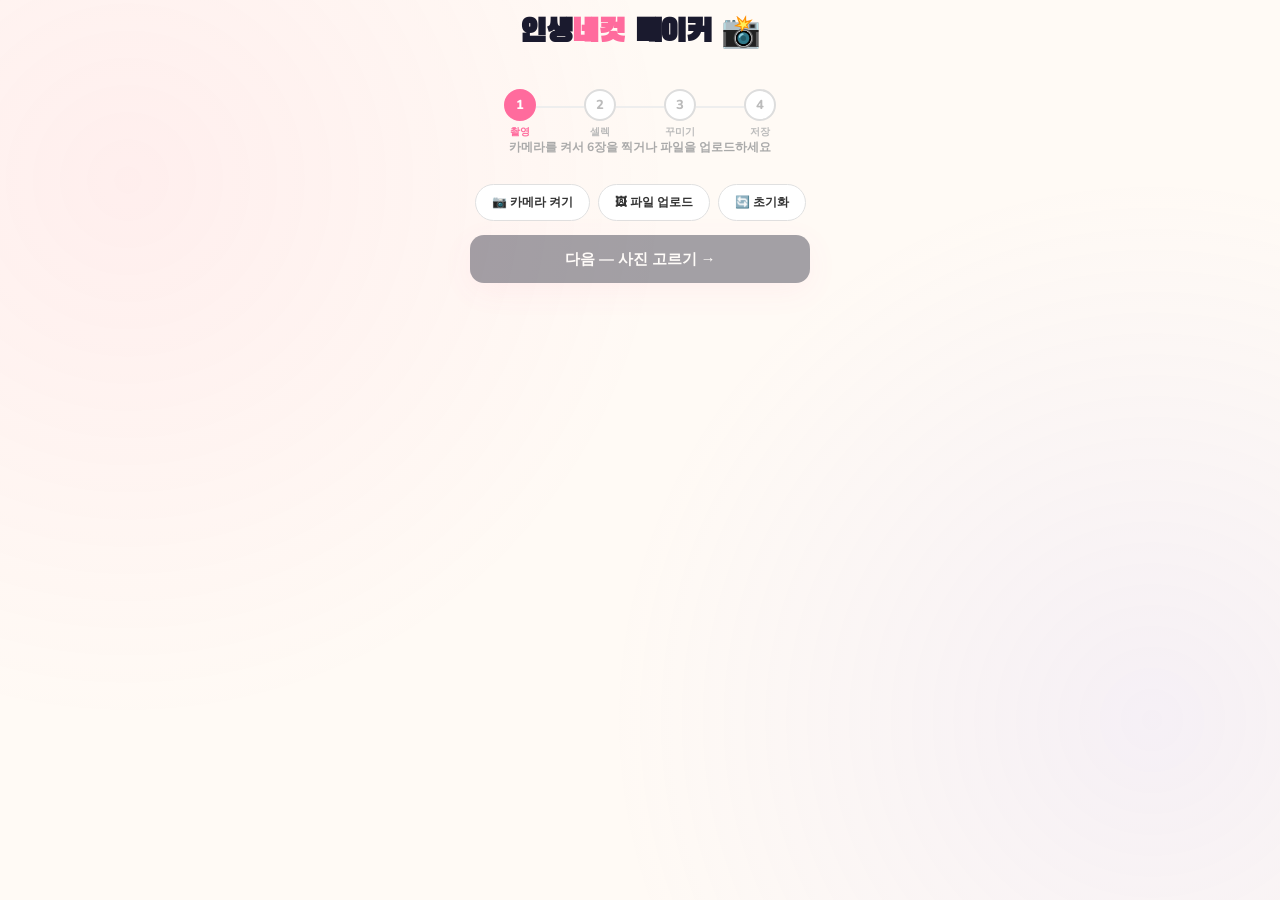
==== life4cuts_v4.html @ 4af6c6ea "first commit" ====
<!DOCTYPE html>
<html lang="ko" encording = "UTF-8">
<head>
<meta charset="UTF-8">
<meta name="viewport" content="width=device-width, initial-scale=1.0">
<title>인생네컷 메이커</title>
<link href="https://fonts.googleapis.com/css2?family=Nunito:wght@400;700;800;900&family=Black+Han+Sans&display=swap" rel="stylesheet">
<script src="https://cdnjs.cloudflare.com/ajax/libs/qrcodejs/1.0.0/qrcode.min.js"></script>
<link rel="stylesheet" href="main_css.css">
<script src="life4.js"></script>
</head>
<body>
<div class="flash-overlay" id="flash"></div>

<header>
  <h1>인생<span>네컷</span> 메이커 📸</h1>
</header>

<!-- Step Indicator -->
<div class="step-bar" id="stepBar">
  <div class="step-item active" id="si1">
    <div class="step-circle">1</div>
    <div class="step-label">촬영</div>
  </div>
  <div class="step-line" id="sl1"></div>
  <div class="step-item" id="si2">
    <div class="step-circle">2</div>
    <div class="step-label">셀렉</div>
  </div>
  <div class="step-line" id="sl2"></div>
  <div class="step-item" id="si3">
    <div class="step-circle">3</div>
    <div class="step-label">꾸미기</div>
  </div>
  <div class="step-line" id="sl3"></div>
  <div class="step-item" id="si4">
    <div class="step-circle">4</div>
    <div class="step-label">저장</div>
  </div>
</div>

<!-- ══ PAGE 1: SHOOT ══ -->
<div class="page active" id="page1">
  <div class="shoot-wrap">
    <p class="hint-text" id="shootHint">카메라를 켜서 6장을 찍거나 파일을 업로드하세요</p>

    <div class="progress-shots" id="progressDots"></div>

    <div class="cam-area" id="camArea">
      <video id="camVideo" autoplay playsinline muted></video>
      <div class="countdown-overlay" id="countdown"></div>
      <div class="shot-label" id="shotLabel"></div>
    </div>

    <div class="cam-controls">
      <button class="cam-btn" id="startCamBtn">📷 카메라 켜기</button>
      <button class="cam-btn shoot hidden" id="shootBtn">● 6장 연속 촬영</button>
      <button class="cam-btn hidden" id="stopCamBtn">✕ 끄기</button>
      <button class="cam-btn" id="uploadBtn">🖼 파일 업로드</button>
      <button class="cam-btn" id="resetBtn">🔄 초기화</button>
    </div>

    <button class="next-btn" id="toSelectBtn">다음 — 사진 고르기 →</button>
  </div>
</div>

<!-- ══ PAGE 2: SELECT ══ -->
<div class="page" id="page2">
  <div class="select-wrap">
    <p class="select-info">찍은 6장 중 <span>4장</span>을 순서대로 선택하세요</p>
    <div class="select-grid" id="selectGrid"></div>
    <button class="next-btn" id="toDecorBtn">다음 — 꾸미기 →</button>
  </div>
</div>

<!-- ══ PAGE 3: DECORATE ══ -->
<div class="page" id="page3">
  <div class="decor-wrap">
    <div class="sidebar">
      <div class="panel">
        <h3>프레임</h3>
        <div class="frame-list">
          <button class="frame-btn active" data-frame="classic">🎞 클래식</button>
          <button class="frame-btn" data-frame="minimal">⬜ 미니멀</button>
          <button class="frame-btn" data-frame="film">📷 필름</button>
          <button class="frame-btn" data-frame="polaroid">🖼 폴라로이드</button>
          <button class="frame-btn" data-frame="scrap">✂️ 스크랩북</button>
        </div>
      </div>
      <div class="panel">
        <h3>프레임 배경 이미지</h3>
        <button class="add-text-btn" id="bgImgBtn" style="margin-bottom:6px;">🖼 이미지 업로드</button>
        <button class="add-text-btn" id="bgImgClearBtn">✕ 이미지 제거</button>
        <input type="file" id="bgImgInput" accept="image/*" style="display:none;">
      </div>
      <div class="panel">
        <h3>배경색</h3>
        <div class="color-row">
          <div class="color-dot active" data-color="#ffffff" style="background:#fff;border-color:#ddd;"></div>
          <div class="color-dot" data-color="#fef3c7" style="background:#fef3c7;"></div>
          <div class="color-dot" data-color="#dbeafe" style="background:#dbeafe;"></div>
          <div class="color-dot" data-color="#fce7f3" style="background:#fce7f3;"></div>
          <div class="color-dot" data-color="#d1fae5" style="background:#d1fae5;"></div>
          <div class="color-dot" data-color="#1e293b" style="background:#1e293b;"></div>
        </div>
      </div>
      <div class="panel">
        <h3>스티커</h3>
        <div class="sticker-row">
          <span class="sticker-btn" data-sticker="⭐">⭐</span>
          <span class="sticker-btn" data-sticker="💫">💫</span>
          <span class="sticker-btn" data-sticker="🌸">🌸</span>
          <span class="sticker-btn" data-sticker="🎀">🎀</span>
          <span class="sticker-btn" data-sticker="🌙">🌙</span>
          <span class="sticker-btn" data-sticker="✨">✨</span>
          <span class="sticker-btn" data-sticker="🍀">🍀</span>
          <span class="sticker-btn" data-sticker="💛">💛</span>
          <span class="sticker-btn" data-sticker="🦋">🦋</span>
          <span class="sticker-btn" data-sticker="🌈">🌈</span>
        </div>
      </div>
      <div class="panel text-input-wrap">
        <h3>문구</h3>
        <input type="text" id="textInput" placeholder="문구 입력...">
        <button class="add-text-btn" id="addTextBtn">+ 추가</button>
      </div>
    </div>
    <div class="decor-right">
      <canvas id="mainCanvas" width="300" height="680"></canvas>
      <button class="to-save-btn" id="toSaveBtn">다음 — 저장하기 →</button>
    </div>
  </div>
</div>

<!-- ══ PAGE 4: SAVE ══ -->
<div class="page" id="page4">
  <div class="save-wrap">
    <div class="save-title">완성! 🎉 나만의 <span>네컷</span></div>
    <img class="save-preview" id="savePreview" src="" alt="완성된 네컷">
    <button class="dl-btn" id="dlBtn">⬇ 이미지 저장하기</button>

    <!-- QR CODE SECTION -->
    <div class="qr-section">
      <div class="qr-title">📲 QR 코드로 다운받기</div>
      <div class="qr-desc">스마트폰으로 QR을 스캔하면 바로 저장돼요!</div>
      <div class="qr-box" id="qrBox">
        <div class="qr-loading" id="qrLoading">생성 중...</div>
        <canvas id="qrCanvas" style="display:none;"></canvas>
      </div>
      <div class="qr-share-row">
        <button class="qr-share-btn" id="qrDlBtn">🖼 QR 저장</button>
        <button class="qr-share-btn" id="copyLinkBtn">🔗 링크 복사</button>
      </div>
    </div>

    <button class="restart-btn" id="restartBtn">🔄 처음부터 다시</button>
  </div>
</div>

<input type="file" id="fileInput" accept="image/*" style="display:none;">
</body>
</html>
---- main_css.css ----
:root {
    --pink: #ff6b9d;
    --pink-light: #ffd6e8;
    --navy: #1a1a2e;
    --cream: #fffaf5;
    --yellow: #ffd93d;
    --purple: #a29bfe;
    --shadow: 0 8px 32px rgba(255,107,157,0.18);
}
  * { box-sizing: border-box; margin: 0; padding: 0; }
body {
    font-family: 'Nunito', sans-serif;
    background: var(--cream);
    min-height: 100vh;
    overflow-x: hidden;
}
body::before {
    content: '';
    position: fixed; top: 0; left: 0; width: 100%; height: 100%;
    background:
    radial-gradient(circle at 10% 20%, rgba(255,107,157,0.08) 0%, transparent 40%),
    radial-gradient(circle at 90% 80%, rgba(162,155,254,0.10) 0%, transparent 40%);
    pointer-events: none; z-index: 0;
}

  /* ── STEP INDICATOR ── */
.step-bar {
    display: flex; justify-content: center; align-items: center;
    gap: 0; padding: 20px 16px 0;
    position: relative; z-index: 1;
}
.step-item {
    display: flex; flex-direction: column; align-items: center; gap: 4px;
    position: relative;
}
.step-circle {
    width: 32px; height: 32px; border-radius: 50%;
    border: 2px solid #ddd; background: #fff;
    display: flex; align-items: center; justify-content: center;
    font-size: 13px; font-weight: 800; color: #bbb;
    transition: all .3s;
}
.step-item.active .step-circle { border-color: var(--pink); background: var(--pink); color: #fff; }
.step-item.done .step-circle { border-color: var(--pink); background: var(--pink-light); color: var(--pink); }
.step-label { font-size: 10px; font-weight: 700; color: #bbb; white-space: nowrap; }
.step-item.active .step-label { color: var(--pink); }
.step-item.done .step-label { color: var(--pink); }
.step-line {
    width: 48px; height: 2px; background: #eee; margin-bottom: 14px;
    transition: background .3s;
}
.step-line.done { background: var(--pink-light); }

header {
    text-align: center;
    padding: 12px 0 16px;
    position: relative; z-index: 1;
}
header h1 {
    font-family: 'Black Han Sans', sans-serif;
    font-size: 2rem; color: var(--navy); letter-spacing: -0.5px;
}
header h1 span { color: var(--pink); }
header p { font-size: 13px; color: #888; margin-top: 4px; }

  /* ── PAGES ── */
.page { display: none; position: relative; z-index: 1; }
.page.active { display: block; }

  /* ── PAGE 1: SHOOT ── */
.shoot-wrap {
    max-width: 480px; margin: 0 auto; padding: 0 16px 40px;
    display: flex; flex-direction: column; align-items: center; gap: 14px;
}
.cam-area {
    width: 100%; border-radius: 16px; overflow: hidden;
    background: #111; position: relative; display: none;
    box-shadow: 0 4px 24px rgba(0,0,0,0.2);
}
#camVideo { width: 100%; display: block; }
.countdown-overlay {
    position: absolute; top: 50%; left: 50%;
    transform: translate(-50%,-50%);
    font-size: 90px; font-weight: 900; color: #fff;
    text-shadow: 0 4px 24px rgba(0,0,0,0.5);
    pointer-events: none; display: none;
    font-family: 'Black Han Sans', sans-serif;
}
.shot-label {
    position: absolute; top: 12px; left: 12px;
    background: var(--pink); color: #fff;
    font-size: 12px; font-weight: 800;
    padding: 4px 10px; border-radius: 20px;
    display: none;
}
.cam-controls {
    display: flex; gap: 8px; flex-wrap: wrap; justify-content: center; width: 100%;
}
.cam-btn {
    padding: 9px 16px; border-radius: 20px;
    border: 1.5px solid #e0e0e0; font-size: 12px; font-weight: 700;
    cursor: pointer; background: #fff; color: #333;
    font-family: 'Nunito', sans-serif; transition: all .15s;
}
.cam-btn:hover { background: #f5f5f5; border-color: #ccc; }
.cam-btn.shoot {
    background: var(--pink); color: #fff; border-color: var(--pink);
    font-size: 13px; padding: 10px 24px;
}
.cam-btn.shoot:hover { background: #e0538a; }
.cam-btn.shoot:disabled { opacity: .5; cursor: not-allowed; }

.progress-shots {
    display: flex; gap: 8px;
}
.prog-dot {
    width: 36px; height: 36px; border-radius: 50%;
    border: 2px solid #eee; background: #f5f5f5;
    display: flex; align-items: center; justify-content: center;
    font-size: 11px; font-weight: 800; color: #bbb;
    overflow: hidden; transition: all .2s;
}
.prog-dot.filled { border-color: var(--pink); }
.prog-dot img { width: 100%; height: 100%; object-fit: cover; border-radius: 50%; }
.prog-dot.current { border-color: var(--pink); background: var(--pink-light); color: var(--pink); animation: pulse 1s infinite; }
@keyframes pulse { 0%,100%{transform:scale(1)} 50%{transform:scale(1.12)} }

.hint-text { font-size: 12px; color: #aaa; font-weight: 700; text-align: center; }
.next-btn {
    width: 100%; max-width: 340px;
    padding: 14px; border-radius: 14px;
    background: var(--navy); color: #fff;
    border: none; font-size: 15px; font-weight: 800;
    cursor: pointer; font-family: 'Nunito', sans-serif;
    transition: background .15s; box-shadow: var(--shadow);
    opacity: .4; pointer-events: none;
}
.next-btn.ready { opacity: 1; pointer-events: auto; }
.next-btn.ready:hover { background: var(--pink); }

  /* ── PAGE 2: SELECT ── */
.select-wrap {
    max-width: 600px; margin: 0 auto; padding: 0 16px 40px;
    display: flex; flex-direction: column; align-items: center; gap: 20px;
}
.select-grid {
    display: grid; grid-template-columns: repeat(3, 1fr); gap: 10px; width: 100%;
}
.select-card {
    position: relative; border-radius: 12px; overflow: hidden;
    border: 3px solid transparent; cursor: pointer;
    transition: all .2s; aspect-ratio: 3/4;
    background: #eee;
}
.select-card img { width: 100%; height: 100%; object-fit: cover; display: block; }
.select-card.chosen { border-color: var(--pink); }
.select-card .check {
    position: absolute; top: 6px; right: 6px;
    width: 24px; height: 24px; border-radius: 50%;
    background: var(--pink); color: #fff;
    display: none; align-items: center; justify-content: center;
    font-size: 13px; font-weight: 900;
}
.select-card.chosen .check { display: flex; }
.select-card .order-badge {
    position: absolute; bottom: 6px; left: 6px;
    background: var(--pink); color: #fff;
    font-size: 11px; font-weight: 800;
    padding: 2px 7px; border-radius: 10px;
    display: none;
}
.select-card.chosen .order-badge { display: block; }
.select-info { font-size: 13px; color: #888; font-weight: 700; }
.select-info span { color: var(--pink); }

  /* ── PAGE 3: DECORATE ── */
.decor-wrap {
    max-width: 820px; margin: 0 auto; padding: 0 16px 40px;
    display: flex; gap: 20px; flex-wrap: wrap; justify-content: center;
}
.sidebar {
    width: 200px; flex-shrink: 0;
    display: flex; flex-direction: column; gap: 14px;
}
.panel {
    background: #fff; border-radius: 16px;
    padding: 14px 14px 12px;
    box-shadow: 0 2px 12px rgba(0,0,0,0.06);
}
.panel h3 {
    font-size: 11px; font-weight: 800; letter-spacing: .08em;
    color: #bbb; text-transform: uppercase; margin-bottom: 10px;
}
.frame-list { display: flex; flex-direction: column; gap: 5px; }
.frame-btn {
    border: 1.5px solid #eee; border-radius: 10px;
    padding: 8px 10px; font-size: 12px; font-weight: 700;
    cursor: pointer; background: #fff; color: #333; text-align: left;
    transition: all .15s; font-family: 'Nunito', sans-serif;
}
.frame-btn:hover { border-color: var(--pink); background: var(--pink-light); color: #c0396e; }
.frame-btn.active { border-color: var(--pink); background: var(--pink-light); color: #c0396e; }
.color-row { display: flex; gap: 7px; flex-wrap: wrap; }
.color-dot {
    width: 24px; height: 24px; border-radius: 50%; cursor: pointer;
    border: 2.5px solid transparent; transition: all .15s;
}
.color-dot:hover, .color-dot.active { border-color: var(--navy); transform: scale(1.18); }
.sticker-row { display: flex; gap: 5px; flex-wrap: wrap; }
.sticker-btn {
    font-size: 20px; cursor: pointer; padding: 4px;
    border-radius: 8px; border: 1.5px solid transparent; transition: all .15s;
}
.sticker-btn:hover { background: #f5f5f5; }
.text-input-wrap input {
    width: 100%; padding: 8px 10px; font-size: 12px;
    border-radius: 10px; border: 1.5px solid #eee;
    font-family: 'Nunito', sans-serif; outline: none; transition: border .15s;
}
.text-input-wrap input:focus { border-color: var(--pink); }
.add-text-btn {
    margin-top: 6px; width: 100%; padding: 8px;
    border-radius: 10px; background: #f5f5f5; border: 1.5px solid #eee;
    font-size: 12px; font-weight: 700; cursor: pointer;
    font-family: 'Nunito', sans-serif; transition: all .15s;
}
.add-text-btn:hover { background: var(--pink-light); border-color: var(--pink); color: #c0396e; }

.decor-right {
    flex: 1; min-width: 280px;
    display: flex; flex-direction: column; align-items: center; gap: 10px;
}
#mainCanvas {
    border-radius: 14px;
    box-shadow: 0 8px 40px rgba(0,0,0,0.14);
    max-width: 300px; width: 100%; cursor: crosshair;
}
.to-save-btn {
    width: 100%; max-width: 300px;
    padding: 13px; border-radius: 14px;
    background: var(--navy); color: #fff;
    border: none; font-size: 14px; font-weight: 800;
    cursor: pointer; font-family: 'Nunito', sans-serif;
    transition: background .15s; box-shadow: var(--shadow);
}
.to-save-btn:hover { background: var(--pink); }

  /* ── PAGE 4: SAVE ── */
.save-wrap {
    max-width: 480px; margin: 0 auto; padding: 0 16px 60px;
    display: flex; flex-direction: column; align-items: center; gap: 20px;
}
.save-preview {
    border-radius: 14px;
    box-shadow: 0 8px 40px rgba(0,0,0,0.16);
    max-width: 260px; width: 100%;
}
.save-title {
    font-family: 'Black Han Sans', sans-serif;
    font-size: 1.5rem; color: var(--navy); text-align: center;
}
.save-title span { color: var(--pink); }
.save-desc { font-size: 13px; color: #888; text-align: center; }
.dl-btn {
    width: 100%; max-width: 340px;
    padding: 15px; border-radius: 14px;
    background: var(--pink); color: #fff;
    border: none; font-size: 16px; font-weight: 800;
    cursor: pointer; font-family: 'Nunito', sans-serif;
    transition: background .15s; box-shadow: var(--shadow);
    letter-spacing: .02em;
}
.dl-btn:hover { background: #e0538a; }
.restart-btn {
    width: 100%; max-width: 340px;
    padding: 13px; border-radius: 14px;
    background: #f5f5f5; color: #555;
    border: 1.5px solid #eee; font-size: 14px; font-weight: 800;
    cursor: pointer; font-family: 'Nunito', sans-serif;
    transition: all .15s;
}
.restart-btn:hover { background: #eee; }

  /* ── QR CODE SECTION ── */
.qr-section {
    width: 100%; max-width: 340px;
    background: #fff; border-radius: 20px;
    padding: 20px; text-align: center;
    box-shadow: 0 4px 20px rgba(0,0,0,0.08);
    border: 2px dashed var(--pink-light);
}
.qr-title {
    font-size: 13px; font-weight: 800; color: var(--navy);
    margin-bottom: 4px;
}
.qr-desc {
    font-size: 11px; color: #aaa; margin-bottom: 14px;
}
.qr-box {
    width: 160px; height: 160px; margin: 0 auto;
    background: #f9f9f9; border-radius: 12px;
    display: flex; align-items: center; justify-content: center;
    border: 1.5px solid #eee; overflow: hidden;
}
#qrCanvas { border-radius: 8px; }
.qr-loading {
    font-size: 11px; color: #bbb; font-weight: 700;
}
.qr-dl-btn {
    margin-top: 12px; width: 100%;
    padding: 10px; border-radius: 12px;
    background: var(--purple); color: #fff;
    border: none; font-size: 13px; font-weight: 800;
    cursor: pointer; font-family: 'Nunito', sans-serif;
    transition: all .15s;
}
.qr-dl-btn:hover { background: #7c72f0; }
.qr-share-row {
    display: flex; gap: 8px; margin-top: 8px;
}
.qr-share-btn {
    flex: 1; padding: 9px;
    border-radius: 12px; border: 1.5px solid #eee;
    background: #f5f5f5; font-size: 12px; font-weight: 700;
    cursor: pointer; font-family: 'Nunito', sans-serif;
    transition: all .15s; color: #444;
}
.qr-share-btn:hover { background: var(--pink-light); border-color: var(--pink); color: var(--pink); }

.flash-overlay {
    position: fixed; top: 0; left: 0; width: 100vw; height: 100vh;
    background: #fff; opacity: 0; pointer-events: none;
    z-index: 9999; transition: opacity .05s;
}
.hidden { display: none !important; }

@media (max-width: 560px) {
    .decor-wrap { flex-direction: column; align-items: center; padding: 0 10px 40px; }
    .sidebar { width: 100%; max-width: 340px; flex-direction: row; flex-wrap: wrap; gap: 10px; }
    .panel { flex: 1; min-width: 140px; }
    .step-line { width: 28px; }
}
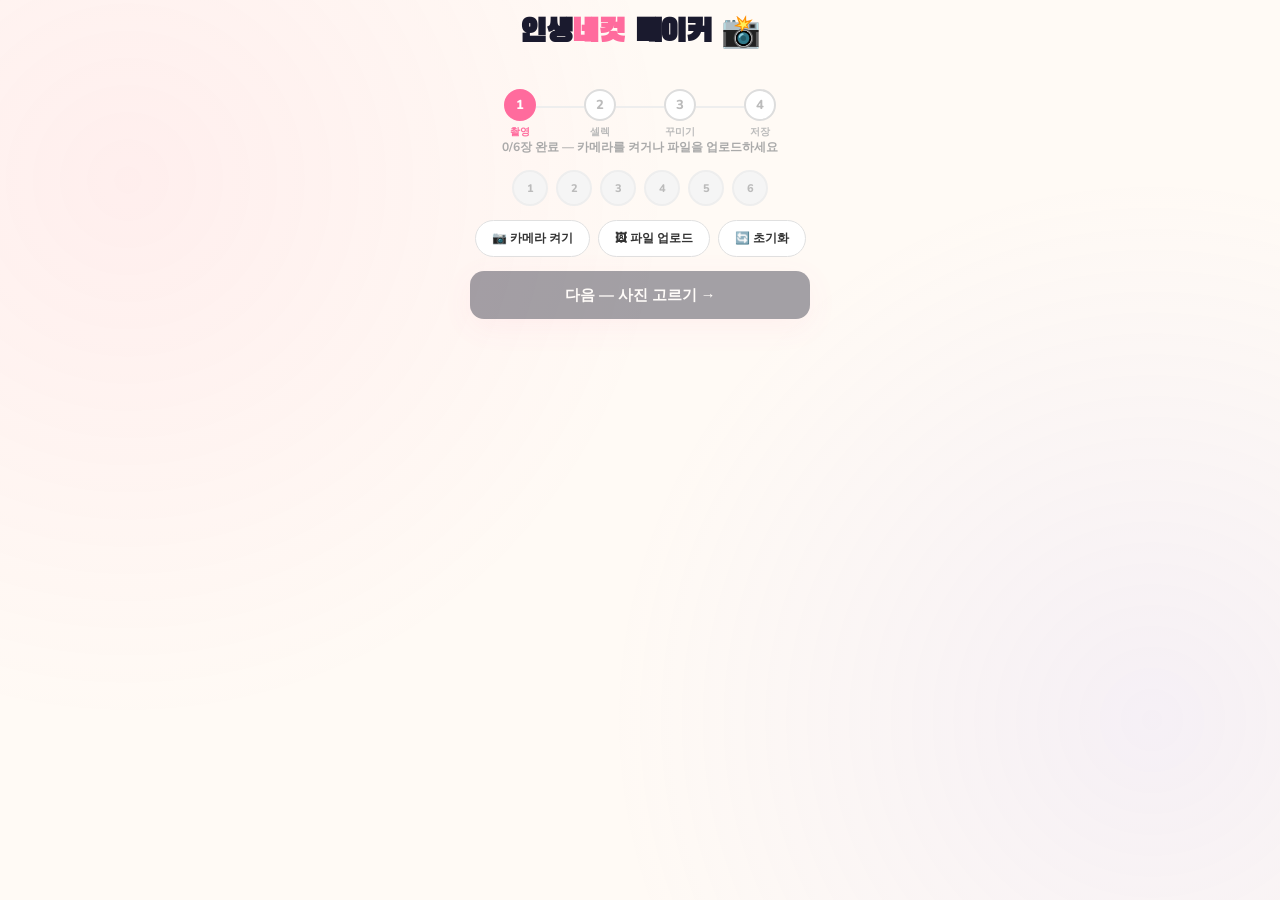
==== commit b132f4cc: "일단 디버깅중" ====
--- a/life4cuts_v4.html
+++ b/life4cuts_v4.html
@@ -1,5 +1,5 @@
 <!DOCTYPE html>
-<html lang="ko" encording = "UTF-8">
+<html lang="ko">
 <head>
 <meta charset="UTF-8">
 <meta name="viewport" content="width=device-width, initial-scale=1.0">
@@ -7,9 +7,10 @@
 <link href="https://fonts.googleapis.com/css2?family=Nunito:wght@400;700;800;900&family=Black+Han+Sans&display=swap" rel="stylesheet">
 <script src="https://cdnjs.cloudflare.com/ajax/libs/qrcodejs/1.0.0/qrcode.min.js"></script>
 <link rel="stylesheet" href="main_css.css">
-<script src="life4.js"></script>
+<link rel="icon" href="data:,">
 </head>
 <body>
+  
 <div class="flash-overlay" id="flash"></div>
 
 <header>
@@ -158,5 +159,6 @@
 </div>
 
 <input type="file" id="fileInput" accept="image/*" style="display:none;">
+<script src="life4.js" defer></script>
 </body>
 </html>
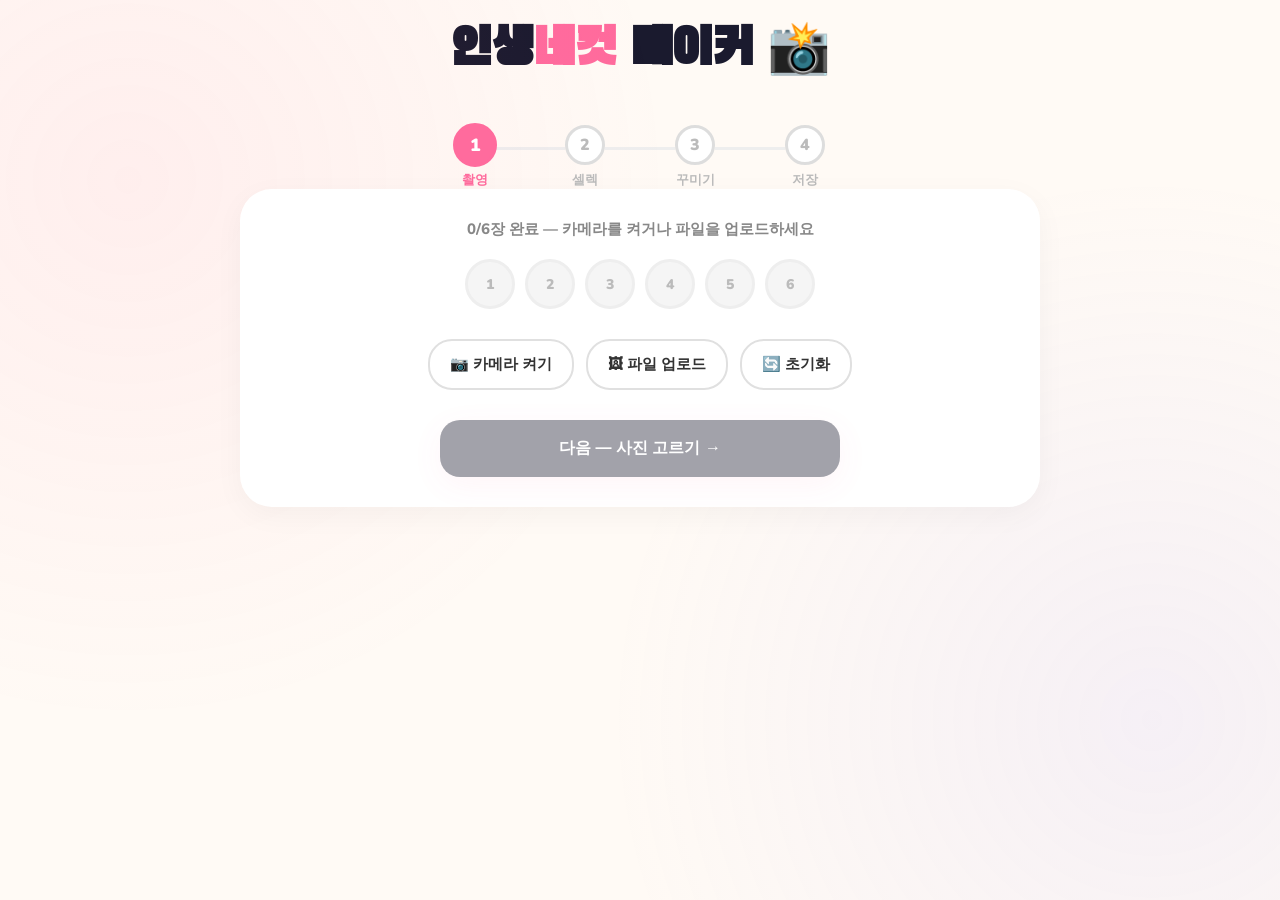
==== commit bb7c43a6: "프레임에 맞춤 사진 출력" ====
--- a/life4cuts_v4.html
+++ b/life4cuts_v4.html
@@ -5,7 +5,7 @@
 <meta name="viewport" content="width=device-width, initial-scale=1.0">
 <title>인생네컷 메이커</title>
 <link href="https://fonts.googleapis.com/css2?family=Nunito:wght@400;700;800;900&family=Black+Han+Sans&display=swap" rel="stylesheet">
-<script src="https://cdnjs.cloudflare.com/ajax/libs/qrcodejs/1.0.0/qrcode.min.js"></script>
+<script src="https://cdnjs.cloudflare.com/ajax/libs/qrcodejs/1.0.0/qrcode.min.js" defer></script>
 <link rel="stylesheet" href="main_css.css">
 <link rel="icon" href="data:,">
 </head>
@@ -79,23 +79,25 @@
   <div class="decor-wrap">
     <div class="sidebar">
       <div class="panel">
-        <h3>프레임</h3>
-        <div class="frame-list">
-          <button class="frame-btn active" data-frame="classic">🎞 클래식</button>
-          <button class="frame-btn" data-frame="minimal">⬜ 미니멀</button>
-          <button class="frame-btn" data-frame="film">📷 필름</button>
-          <button class="frame-btn" data-frame="polaroid">🖼 폴라로이드</button>
-          <button class="frame-btn" data-frame="scrap">✂️ 스크랩북</button>
+        <h3>1. 레이아웃(구조) 선택</h3>
+        <div class="frame-gallery" id="layoutGallery">
+          <div class="frame-thumb active" data-layout="1_4"><p>세로 4컷</p></div>
+          <div class="frame-thumb" data-layout="2_2"><p>바둑판 2x2</p></div>
+          <div class="frame-thumb" data-layout="4_1"><p>가로 4컷 </p></div>
         </div>
       </div>
       <div class="panel">
-        <h3>프레임 배경 이미지</h3>
-        <button class="add-text-btn" id="bgImgBtn" style="margin-bottom:6px;">🖼 이미지 업로드</button>
-        <button class="add-text-btn" id="bgImgClearBtn">✕ 이미지 제거</button>
-        <input type="file" id="bgImgInput" accept="image/*" style="display:none;">
+        <h3>2. 테마(디자인) 선택</h3>
+        <div class="frame-gallery" id="themeGallery">
+          <div class="frame-thumb active" data-frame="classic"><p>클래식</p></div>
+          <div class="frame-thumb" data-frame="minimal"><p>미니멀</p></div>
+          <div class="frame-thumb" data-frame="film"><p>필름</p></div>
+          <div class="frame-thumb" data-frame="polaroid"><p>폴라로이드</p></div>
+          <div class="frame-thumb" data-frame="scrap"><p>스크랩</p></div>
+        </div>
       </div>
       <div class="panel">
-        <h3>배경색</h3>
+        <h3>3. 배경색 & 배경 이미지</h3>
         <div class="color-row">
           <div class="color-dot active" data-color="#ffffff" style="background:#fff;border-color:#ddd;"></div>
           <div class="color-dot" data-color="#fef3c7" style="background:#fef3c7;"></div>
@@ -104,26 +106,22 @@
           <div class="color-dot" data-color="#d1fae5" style="background:#d1fae5;"></div>
           <div class="color-dot" data-color="#1e293b" style="background:#1e293b;"></div>
         </div>
+        <button class="add-text-btn" id="bgImgBtn" style="margin-top:10px; margin-bottom:6px;">배경 이미지 업로드</button>
+        <button class="add-text-btn" id="bgImgClearBtn">✕ 배경 이미지 제거</button>
+        <input type="file" id="bgImgInput" accept="image/*" style="display:none;">
       </div>
       <div class="panel">
-        <h3>스티커</h3>
+        <h3>4. 스티커</h3>
         <div class="sticker-row">
-          <span class="sticker-btn" data-sticker="⭐">⭐</span>
-          <span class="sticker-btn" data-sticker="💫">💫</span>
-          <span class="sticker-btn" data-sticker="🌸">🌸</span>
-          <span class="sticker-btn" data-sticker="🎀">🎀</span>
-          <span class="sticker-btn" data-sticker="🌙">🌙</span>
-          <span class="sticker-btn" data-sticker="✨">✨</span>
-          <span class="sticker-btn" data-sticker="🍀">🍀</span>
-          <span class="sticker-btn" data-sticker="💛">💛</span>
-          <span class="sticker-btn" data-sticker="🦋">🦋</span>
-          <span class="sticker-btn" data-sticker="🌈">🌈</span>
-        </div>
+          </div>
       </div>
       <div class="panel text-input-wrap">
-        <h3>문구</h3>
+        <h3>5. 문구</h3>
         <input type="text" id="textInput" placeholder="문구 입력...">
         <button class="add-text-btn" id="addTextBtn">+ 추가</button>
+      </div>
+      <div class="panel">
+        <p style="font-size:10px;color:#bbb;line-height:1.5;">💡 스티커/문구를 <strong>더블클릭</strong>하면 삭제돼요</p>
       </div>
     </div>
     <div class="decor-right">
@@ -158,7 +156,7 @@
   </div>
 </div>
 
-<input type="file" id="fileInput" accept="image/*" style="display:none;">
-<script src="life4.js" defer></script>
+<input type="file" id="fileInput" accept="image/*" multiple style="display:none;">
+<script src="life4.js"></script>
 </body>
-</html>
+</html>
--- a/main_css.css
+++ b/main_css.css
@@ -7,336 +7,200 @@
     --purple: #a29bfe;
     --shadow: 0 8px 32px rgba(255,107,157,0.18);
 }
-  * { box-sizing: border-box; margin: 0; padding: 0; }
+* { box-sizing: border-box; margin: 0; padding: 0; }
+
 body {
     font-family: 'Nunito', sans-serif;
     background: var(--cream);
     min-height: 100vh;
     overflow-x: hidden;
+    display: flex;
+    flex-direction: column;
+    align-items: center;
+    padding-bottom: 30px; 
 }
 body::before {
     content: '';
     position: fixed; top: 0; left: 0; width: 100%; height: 100%;
-    background:
-    radial-gradient(circle at 10% 20%, rgba(255,107,157,0.08) 0%, transparent 40%),
-    radial-gradient(circle at 90% 80%, rgba(162,155,254,0.10) 0%, transparent 40%);
+    background: radial-gradient(circle at 10% 20%, rgba(255,107,157,0.08) 0%, transparent 40%),
+                radial-gradient(circle at 90% 80%, rgba(162,155,254,0.10) 0%, transparent 40%);
     pointer-events: none; z-index: 0;
 }
 
-  /* ── STEP INDICATOR ── */
-.step-bar {
-    display: flex; justify-content: center; align-items: center;
-    gap: 0; padding: 20px 16px 0;
-    position: relative; z-index: 1;
-}
-.step-item {
-    display: flex; flex-direction: column; align-items: center; gap: 4px;
-    position: relative;
-}
-.step-circle {
-    width: 32px; height: 32px; border-radius: 50%;
-    border: 2px solid #ddd; background: #fff;
-    display: flex; align-items: center; justify-content: center;
-    font-size: 13px; font-weight: 800; color: #bbb;
-    transition: all .3s;
-}
-.step-item.active .step-circle { border-color: var(--pink); background: var(--pink); color: #fff; }
+.app-container { width: 100%; max-width: 1400px; margin: 0 auto; position: relative; z-index: 1; }
+
+/* ── STEP INDICATOR ── */
+.step-bar { display: flex; justify-content: center; align-items: center; gap: 0; padding: 24px 16px 0; }
+.step-item { display: flex; flex-direction: column; align-items: center; gap: 6px; position: relative; }
+.step-circle { width: 40px; height: 40px; border-radius: 50%; border: 3px solid #ddd; background: #fff; display: flex; align-items: center; justify-content: center; font-size: 16px; font-weight: 900; color: #bbb; transition: all .3s; }
+.step-item.active .step-circle { border-color: var(--pink); background: var(--pink); color: #fff; transform: scale(1.1); }
 .step-item.done .step-circle { border-color: var(--pink); background: var(--pink-light); color: var(--pink); }
-.step-label { font-size: 10px; font-weight: 700; color: #bbb; white-space: nowrap; }
-.step-item.active .step-label { color: var(--pink); }
-.step-item.done .step-label { color: var(--pink); }
-.step-line {
-    width: 48px; height: 2px; background: #eee; margin-bottom: 14px;
-    transition: background .3s;
-}
+.step-label { font-size: 13px; font-weight: 800; color: #bbb; white-space: nowrap; }
+.step-item.active .step-label, .step-item.done .step-label { color: var(--pink); }
+.step-line { width: 70px; height: 3px; background: #eee; margin-bottom: 18px; transition: background .3s; }
 .step-line.done { background: var(--pink-light); }
 
-header {
-    text-align: center;
-    padding: 12px 0 16px;
-    position: relative; z-index: 1;
-}
-header h1 {
-    font-family: 'Black Han Sans', sans-serif;
-    font-size: 2rem; color: var(--navy); letter-spacing: -0.5px;
-}
+header { text-align: center; padding: 2vh 0; } /* 높이에 비례한 여백 */
+header h1 { font-family: 'Black Han Sans', sans-serif; font-size: clamp(2rem, 4vw, 3.5rem); color: var(--navy); letter-spacing: -1px; }
 header h1 span { color: var(--pink); }
-header p { font-size: 13px; color: #888; margin-top: 4px; }
-
-  /* ── PAGES ── */
-.page { display: none; position: relative; z-index: 1; }
-.page.active { display: block; }
-
-  /* ── PAGE 1: SHOOT ── */
-.shoot-wrap {
-    max-width: 480px; margin: 0 auto; padding: 0 16px 40px;
-    display: flex; flex-direction: column; align-items: center; gap: 14px;
-}
-.cam-area {
-    width: 100%; border-radius: 16px; overflow: hidden;
-    background: #111; position: relative; display: none;
-    box-shadow: 0 4px 24px rgba(0,0,0,0.2);
-}
-#camVideo { width: 100%; display: block; }
-.countdown-overlay {
-    position: absolute; top: 50%; left: 50%;
-    transform: translate(-50%,-50%);
-    font-size: 90px; font-weight: 900; color: #fff;
-    text-shadow: 0 4px 24px rgba(0,0,0,0.5);
-    pointer-events: none; display: none;
-    font-family: 'Black Han Sans', sans-serif;
-}
-.shot-label {
-    position: absolute; top: 12px; left: 12px;
-    background: var(--pink); color: #fff;
-    font-size: 12px; font-weight: 800;
-    padding: 4px 10px; border-radius: 20px;
-    display: none;
-}
-.cam-controls {
-    display: flex; gap: 8px; flex-wrap: wrap; justify-content: center; width: 100%;
-}
-.cam-btn {
-    padding: 9px 16px; border-radius: 20px;
-    border: 1.5px solid #e0e0e0; font-size: 12px; font-weight: 700;
-    cursor: pointer; background: #fff; color: #333;
-    font-family: 'Nunito', sans-serif; transition: all .15s;
-}
-.cam-btn:hover { background: #f5f5f5; border-color: #ccc; }
-.cam-btn.shoot {
-    background: var(--pink); color: #fff; border-color: var(--pink);
-    font-size: 13px; padding: 10px 24px;
-}
+header p { font-size: 16px; color: #888; margin-top: 6px; font-weight: 700; }
+
+.page { display: none; position: relative; z-index: 1; width: 100%; }
+.page.active { display: block; animation: fadeIn 0.4s ease-out; }
+@keyframes fadeIn { from { opacity: 0; transform: translateY(15px); } to { opacity: 1; transform: translateY(0); } }
+
+/* ── 공통 WRAP 레이아웃 ── */
+.shoot-wrap, .select-wrap, .save-wrap {
+    max-width: 800px;
+    width: 92%;
+    margin: 0 auto; padding: 30px;
+    display: flex; flex-direction: column; align-items: center; gap: 20px;
+    background: #fff; border-radius: 32px; box-shadow: 0 8px 30px rgba(0,0,0,0.04);
+}
+
+/* ── PAGE 1: SHOOT ── */
+.cam-area { width: 100%; max-width: 60vh; aspect-ratio: 4/3; border-radius: 20px; overflow: hidden; background: #111; position: relative; display: none; box-shadow: 0 6px 30px rgba(0,0,0,0.25); }
+#camVideo { width: 100%; height: 100%; object-fit: cover; display: block; }
+.countdown-overlay { position: absolute; top: 50%; left: 50%; transform: translate(-50%,-50%); font-size: 120px; font-weight: 900; color: #fff; text-shadow: 0 8px 30px rgba(0,0,0,0.6); pointer-events: none; display: none; font-family: 'Black Han Sans', sans-serif; }
+.shot-label { position: absolute; top: 16px; left: 16px; background: var(--pink); color: #fff; font-size: 14px; font-weight: 800; padding: 8px 16px; border-radius: 24px; display: none; }
+.cam-controls { display: flex; gap: 12px; flex-wrap: wrap; justify-content: center; width: 100%; }
+.cam-btn { padding: 14px 20px; border-radius: 24px; border: 2px solid #e0e0e0; font-size: 15px; font-weight: 800; cursor: pointer; background: #fff; color: #333; transition: all .15s; }
+.cam-btn:hover { background: #f5f5f5; border-color: #ccc; transform: translateY(-2px); }
+.cam-btn.shoot { background: var(--pink); color: #fff; border-color: var(--pink); padding: 14px 30px; font-size: 16px; }
 .cam-btn.shoot:hover { background: #e0538a; }
-.cam-btn.shoot:disabled { opacity: .5; cursor: not-allowed; }
-
-.progress-shots {
-    display: flex; gap: 8px;
-}
-.prog-dot {
-    width: 36px; height: 36px; border-radius: 50%;
-    border: 2px solid #eee; background: #f5f5f5;
-    display: flex; align-items: center; justify-content: center;
-    font-size: 11px; font-weight: 800; color: #bbb;
-    overflow: hidden; transition: all .2s;
-}
+.cam-btn.shoot:disabled { opacity: .5; cursor: not-allowed; transform: none; }
+
+.progress-shots { display: flex; gap: 10px; flex-wrap: wrap; justify-content: center; margin-bottom: 10px; }
+.prog-dot { width: 50px; height: 50px; border-radius: 50%; border: 3px solid #eee; background: #f5f5f5; display: flex; align-items: center; justify-content: center; font-size: 14px; font-weight: 900; color: #bbb; overflow: hidden; transition: all .2s; }
 .prog-dot.filled { border-color: var(--pink); }
 .prog-dot img { width: 100%; height: 100%; object-fit: cover; border-radius: 50%; }
-.prog-dot.current { border-color: var(--pink); background: var(--pink-light); color: var(--pink); animation: pulse 1s infinite; }
-@keyframes pulse { 0%,100%{transform:scale(1)} 50%{transform:scale(1.12)} }
-
-.hint-text { font-size: 12px; color: #aaa; font-weight: 700; text-align: center; }
-.next-btn {
-    width: 100%; max-width: 340px;
-    padding: 14px; border-radius: 14px;
-    background: var(--navy); color: #fff;
-    border: none; font-size: 15px; font-weight: 800;
-    cursor: pointer; font-family: 'Nunito', sans-serif;
-    transition: background .15s; box-shadow: var(--shadow);
-    opacity: .4; pointer-events: none;
-}
+.hint-text { font-size: 15px; color: #888; font-weight: 800; text-align: center; }
+.next-btn { width: 100%; max-width: 400px; padding: 18px; border-radius: 20px; background: var(--navy); color: #fff; border: none; font-size: 16px; font-weight: 900; cursor: pointer; transition: all .2s; box-shadow: var(--shadow); opacity: .4; pointer-events: none; margin-top: 10px; }
 .next-btn.ready { opacity: 1; pointer-events: auto; }
-.next-btn.ready:hover { background: var(--pink); }
-
-  /* ── PAGE 2: SELECT ── */
-.select-wrap {
-    max-width: 600px; margin: 0 auto; padding: 0 16px 40px;
-    display: flex; flex-direction: column; align-items: center; gap: 20px;
-}
-.select-grid {
-    display: grid; grid-template-columns: repeat(3, 1fr); gap: 10px; width: 100%;
-}
-.select-card {
-    position: relative; border-radius: 12px; overflow: hidden;
-    border: 3px solid transparent; cursor: pointer;
-    transition: all .2s; aspect-ratio: 3/4;
-    background: #eee;
-}
+.next-btn.ready:hover { background: var(--pink); transform: translateY(-3px); }
+
+/* ── PAGE 2: SELECT ── */
+.select-grid { display: grid; grid-template-columns: repeat(3, 1fr); gap: 16px; width: 100%; }
+.select-card { position: relative; border-radius: 16px; overflow: hidden; border: 4px solid transparent; cursor: pointer; transition: all .2s; aspect-ratio: 3/4; background: #eee; }
 .select-card img { width: 100%; height: 100%; object-fit: cover; display: block; }
-.select-card.chosen { border-color: var(--pink); }
-.select-card .check {
-    position: absolute; top: 6px; right: 6px;
-    width: 24px; height: 24px; border-radius: 50%;
-    background: var(--pink); color: #fff;
-    display: none; align-items: center; justify-content: center;
-    font-size: 13px; font-weight: 900;
-}
+.select-card.chosen { border-color: var(--pink); transform: scale(0.95); }
+.select-card .check { position: absolute; top: 10px; right: 10px; width: 28px; height: 28px; border-radius: 50%; background: var(--pink); color: #fff; display: none; align-items: center; justify-content: center; font-size: 16px; font-weight: 900; box-shadow: 0 4px 12px rgba(0,0,0,0.3); }
 .select-card.chosen .check { display: flex; }
-.select-card .order-badge {
-    position: absolute; bottom: 6px; left: 6px;
-    background: var(--pink); color: #fff;
-    font-size: 11px; font-weight: 800;
-    padding: 2px 7px; border-radius: 10px;
-    display: none;
-}
+.select-card .order-badge { position: absolute; bottom: 10px; left: 10px; background: var(--navy); color: #fff; font-size: 13px; font-weight: 900; padding: 4px 10px; border-radius: 16px; display: none; }
 .select-card.chosen .order-badge { display: block; }
-.select-info { font-size: 13px; color: #888; font-weight: 700; }
+.select-info { font-size: 16px; color: #555; font-weight: 900; }
 .select-info span { color: var(--pink); }
 
-  /* ── PAGE 3: DECORATE ── */
+/* ── PAGE 3: DECORATE (화면 맞춤형 핵심 레이아웃) ── */
 .decor-wrap {
-    max-width: 820px; margin: 0 auto; padding: 0 16px 40px;
-    display: flex; gap: 20px; flex-wrap: wrap; justify-content: center;
+    max-width: 1200px;
+    width: 95%;
+    margin: 0 auto; padding: 20px;
+    display: flex; gap: 30px; justify-content: center; align-items: stretch;
+    background: transparent; box-shadow: none;
 }
 .sidebar {
-    width: 200px; flex-shrink: 0;
-    display: flex; flex-direction: column; gap: 14px;
-}
-.panel {
-    background: #fff; border-radius: 16px;
-    padding: 14px 14px 12px;
-    box-shadow: 0 2px 12px rgba(0,0,0,0.06);
-}
-.panel h3 {
-    font-size: 11px; font-weight: 800; letter-spacing: .08em;
-    color: #bbb; text-transform: uppercase; margin-bottom: 10px;
-}
-.frame-list { display: flex; flex-direction: column; gap: 5px; }
-.frame-btn {
-    border: 1.5px solid #eee; border-radius: 10px;
-    padding: 8px 10px; font-size: 12px; font-weight: 700;
-    cursor: pointer; background: #fff; color: #333; text-align: left;
-    transition: all .15s; font-family: 'Nunito', sans-serif;
-}
-.frame-btn:hover { border-color: var(--pink); background: var(--pink-light); color: #c0396e; }
-.frame-btn.active { border-color: var(--pink); background: var(--pink-light); color: #c0396e; }
-.color-row { display: flex; gap: 7px; flex-wrap: wrap; }
-.color-dot {
-    width: 24px; height: 24px; border-radius: 50%; cursor: pointer;
-    border: 2.5px solid transparent; transition: all .15s;
-}
-.color-dot:hover, .color-dot.active { border-color: var(--navy); transform: scale(1.18); }
-.sticker-row { display: flex; gap: 5px; flex-wrap: wrap; }
-.sticker-btn {
-    font-size: 20px; cursor: pointer; padding: 4px;
-    border-radius: 8px; border: 1.5px solid transparent; transition: all .15s;
-}
-.sticker-btn:hover { background: #f5f5f5; }
-.text-input-wrap input {
-    width: 100%; padding: 8px 10px; font-size: 12px;
-    border-radius: 10px; border: 1.5px solid #eee;
-    font-family: 'Nunito', sans-serif; outline: none; transition: border .15s;
-}
-.text-input-wrap input:focus { border-color: var(--pink); }
-.add-text-btn {
-    margin-top: 6px; width: 100%; padding: 8px;
-    border-radius: 10px; background: #f5f5f5; border: 1.5px solid #eee;
-    font-size: 12px; font-weight: 700; cursor: pointer;
-    font-family: 'Nunito', sans-serif; transition: all .15s;
-}
+    width: 380px; flex-shrink: 0; 
+    display: flex; flex-direction: column; gap: 16px;
+    max-height: 65vh; /* 화면 높이에 맞춰 사이드바 내부 스크롤 생성 */
+    overflow-y: auto; padding-right: 10px;
+}
+/* 사이드바 스크롤바 디자인 */
+.sidebar::-webkit-scrollbar { width: 6px; }
+.sidebar::-webkit-scrollbar-thumb { background: #ddd; border-radius: 10px; }
+.sidebar::-webkit-scrollbar-track { background: transparent; }
+
+.panel { background: #fff; border-radius: 24px; padding: 20px; box-shadow: 0 4px 20px rgba(0,0,0,0.05); }
+.panel h3 { font-size: 13px; font-weight: 900; letter-spacing: .05em; color: #888; text-transform: uppercase; margin-bottom: 14px; }
+
+.frame-gallery { display: grid; grid-template-columns: repeat(2, 1fr); gap: 12px; }
+.frame-thumb { border: 2px solid #eee; border-radius: 14px; overflow: hidden; cursor: pointer; transition: all 0.2s cubic-bezier(0.4, 0, 0.2, 1); background: #f9f9f9; position: relative; }
+.frame-thumb img { width: 100%; display: block; aspect-ratio: 3/4; object-fit: cover; opacity: 0.9; }
+.frame-thumb p { font-size: 12px; font-weight: 900; text-align: center; padding: 10px 0; color: #555; margin: 0; background: #fff; }
+.frame-thumb:hover { transform: translateY(-3px); border-color: var(--pink-light); }
+.frame-thumb.active { border-color: var(--pink); box-shadow: 0 6px 20px rgba(255, 107, 157, 0.3); }
+.frame-thumb.active img { opacity: 1; }
+.frame-thumb.active p { color: var(--pink); }
+
+.color-row { display: flex; gap: 10px; flex-wrap: wrap; }
+.color-dot { width: 32px; height: 32px; border-radius: 50%; cursor: pointer; border: 3px solid transparent; transition: all .15s; box-shadow: inset 0 0 0 1px rgba(0,0,0,0.05); }
+.color-dot:hover, .color-dot.active { border-color: var(--navy); transform: scale(1.15); }
+
+.sticker-row { display: grid; grid-template-columns: repeat(5, 1fr); gap: 8px; }
+.sticker-btn { font-size: 28px; cursor: pointer; padding: 8px; text-align: center; border-radius: 14px; border: 2px solid transparent; transition: all .15s; background: #f9f9f9; }
+.sticker-btn:hover { background: #f0f0f0; transform: scale(1.15); }
+
+.text-input-wrap input { width: 100%; padding: 14px; font-size: 15px; font-weight: 700; border-radius: 14px; border: 2px solid #eee; outline: none; transition: border .15s; background: #fafafa; }
+.text-input-wrap input:focus { border-color: var(--pink); background: #fff; }
+.add-text-btn { margin-top: 10px; width: 100%; padding: 14px; border-radius: 14px; background: #f5f5f5; border: 2px solid #eee; font-size: 15px; font-weight: 900; cursor: pointer; transition: all .15s; color: #555; }
 .add-text-btn:hover { background: var(--pink-light); border-color: var(--pink); color: #c0396e; }
 
-.decor-right {
-    flex: 1; min-width: 280px;
-    display: flex; flex-direction: column; align-items: center; gap: 10px;
-}
+.decor-right { flex: 1; min-width: 300px; display: flex; flex-direction: column; align-items: center; justify-content: flex-start; gap: 20px; }
+
+/* 🚨 캔버스 Scale-to-Fit 보호 구역 🚨 */
 #mainCanvas {
-    border-radius: 14px;
-    box-shadow: 0 8px 40px rgba(0,0,0,0.14);
-    max-width: 300px; width: 100%; cursor: crosshair;
-}
-.to-save-btn {
-    width: 100%; max-width: 300px;
-    padding: 13px; border-radius: 14px;
-    background: var(--navy); color: #fff;
-    border: none; font-size: 14px; font-weight: 800;
-    cursor: pointer; font-family: 'Nunito', sans-serif;
-    transition: background .15s; box-shadow: var(--shadow);
-}
-.to-save-btn:hover { background: var(--pink); }
-
-  /* ── PAGE 4: SAVE ── */
-.save-wrap {
-    max-width: 480px; margin: 0 auto; padding: 0 16px 60px;
-    display: flex; flex-direction: column; align-items: center; gap: 20px;
-}
-.save-preview {
-    border-radius: 14px;
-    box-shadow: 0 8px 40px rgba(0,0,0,0.16);
-    max-width: 260px; width: 100%;
-}
-.save-title {
-    font-family: 'Black Han Sans', sans-serif;
-    font-size: 1.5rem; color: var(--navy); text-align: center;
-}
+    width: auto;
+    height: auto;
+    max-width: 100%;       /* 가로 넘침 방지 */
+    max-height: 65vh;      /* 세로 높이에 비례하여 크기 축소 (핵심!) */
+    object-fit: contain;
+    /* aspect-ratio: 300 / 680; 원본 비율 고정 */
+    border-radius: 16px;
+    box-shadow: 0 12px 40px rgba(0,0,0,0.2);
+    cursor: crosshair; touch-action: none;
+}
+.to-save-btn { width: 100%; max-width: 400px; padding: 18px; border-radius: 20px; background: var(--navy); color: #fff; border: none; font-size: 18px; font-weight: 900; cursor: pointer; transition: all .2s; box-shadow: var(--shadow); }
+.to-save-btn:hover { background: var(--pink); transform: translateY(-3px); }
+
+/* ── PAGE 4: SAVE ── */
+.save-preview { width: auto; height: auto; max-width: 100%; max-height: 55vh; aspect-ratio: 300 / 680; border-radius: 16px; box-shadow: 0 12px 40px rgba(0,0,0,0.2); }
+.save-title { font-family: 'Black Han Sans', sans-serif; font-size: clamp(1.8rem, 3vw, 2.5rem); color: var(--navy); text-align: center; }
 .save-title span { color: var(--pink); }
-.save-desc { font-size: 13px; color: #888; text-align: center; }
-.dl-btn {
-    width: 100%; max-width: 340px;
-    padding: 15px; border-radius: 14px;
-    background: var(--pink); color: #fff;
-    border: none; font-size: 16px; font-weight: 800;
-    cursor: pointer; font-family: 'Nunito', sans-serif;
-    transition: background .15s; box-shadow: var(--shadow);
-    letter-spacing: .02em;
-}
-.dl-btn:hover { background: #e0538a; }
-.restart-btn {
-    width: 100%; max-width: 340px;
-    padding: 13px; border-radius: 14px;
-    background: #f5f5f5; color: #555;
-    border: 1.5px solid #eee; font-size: 14px; font-weight: 800;
-    cursor: pointer; font-family: 'Nunito', sans-serif;
-    transition: all .15s;
-}
+.save-desc { font-size: 15px; color: #888; text-align: center; font-weight: 800; }
+.dl-btn { width: 100%; max-width: 400px; padding: 18px; border-radius: 20px; background: var(--pink); color: #fff; border: none; font-size: 18px; font-weight: 900; cursor: pointer; transition: all .2s; box-shadow: var(--shadow); }
+.dl-btn:hover { background: #e0538a; transform: translateY(-2px); }
+.restart-btn { width: 100%; max-width: 400px; padding: 16px; border-radius: 20px; background: #f5f5f5; color: #555; border: 2px solid #eee; font-size: 16px; font-weight: 900; cursor: pointer; transition: all .15s; }
 .restart-btn:hover { background: #eee; }
 
-  /* ── QR CODE SECTION ── */
-.qr-section {
-    width: 100%; max-width: 340px;
-    background: #fff; border-radius: 20px;
-    padding: 20px; text-align: center;
-    box-shadow: 0 4px 20px rgba(0,0,0,0.08);
-    border: 2px dashed var(--pink-light);
-}
-.qr-title {
-    font-size: 13px; font-weight: 800; color: var(--navy);
-    margin-bottom: 4px;
-}
-.qr-desc {
-    font-size: 11px; color: #aaa; margin-bottom: 14px;
-}
-.qr-box {
-    width: 160px; height: 160px; margin: 0 auto;
-    background: #f9f9f9; border-radius: 12px;
-    display: flex; align-items: center; justify-content: center;
-    border: 1.5px solid #eee; overflow: hidden;
-}
-#qrCanvas { border-radius: 8px; }
-.qr-loading {
-    font-size: 11px; color: #bbb; font-weight: 700;
-}
-.qr-dl-btn {
-    margin-top: 12px; width: 100%;
-    padding: 10px; border-radius: 12px;
-    background: var(--purple); color: #fff;
-    border: none; font-size: 13px; font-weight: 800;
-    cursor: pointer; font-family: 'Nunito', sans-serif;
-    transition: all .15s;
-}
-.qr-dl-btn:hover { background: #7c72f0; }
-.qr-share-row {
-    display: flex; gap: 8px; margin-top: 8px;
-}
-.qr-share-btn {
-    flex: 1; padding: 9px;
-    border-radius: 12px; border: 1.5px solid #eee;
-    background: #f5f5f5; font-size: 12px; font-weight: 700;
-    cursor: pointer; font-family: 'Nunito', sans-serif;
-    transition: all .15s; color: #444;
-}
+/* ── QR CODE SECTION ── */
+.qr-section { width: 100%; max-width: 400px; background: #fff; border-radius: 28px; padding: 28px; text-align: center; box-shadow: 0 8px 30px rgba(0,0,0,0.08); border: 3px dashed var(--pink-light); }
+.qr-title { font-size: 18px; font-weight: 900; color: var(--navy); margin-bottom: 6px; }
+.qr-desc { font-size: 13px; color: #888; margin-bottom: 16px; font-weight: 700; }
+.qr-box { width: 180px; height: 180px; margin: 0 auto; background: #f9f9f9; border-radius: 16px; display: flex; align-items: center; justify-content: center; border: 2px solid #eee; overflow: hidden; }
+#qrCanvas { border-radius: 12px; width: 160px; height: 160px; }
+.qr-share-row { display: flex; gap: 12px; margin-top: 14px; }
+.qr-share-btn { flex: 1; padding: 14px; border-radius: 14px; border: 2px solid #eee; background: #f5f5f5; font-size: 14px; font-weight: 900; cursor: pointer; transition: all .15s; color: #444; }
 .qr-share-btn:hover { background: var(--pink-light); border-color: var(--pink); color: var(--pink); }
 
-.flash-overlay {
-    position: fixed; top: 0; left: 0; width: 100vw; height: 100vh;
-    background: #fff; opacity: 0; pointer-events: none;
-    z-index: 9999; transition: opacity .05s;
-}
+.flash-overlay { position: fixed; top: 0; left: 0; width: 100vw; height: 100vh; background: #fff; opacity: 0; pointer-events: none; z-index: 9999; transition: opacity .05s; }
 .hidden { display: none !important; }
 
-@media (max-width: 560px) {
-    .decor-wrap { flex-direction: column; align-items: center; padding: 0 10px 40px; }
-    .sidebar { width: 100%; max-width: 340px; flex-direction: row; flex-wrap: wrap; gap: 10px; }
-    .panel { flex: 1; min-width: 140px; }
-    .step-line { width: 28px; }
+/* ==========================================================================
+   미디어 쿼리 (디바이스별 최적화)
+   ========================================================================== */
+
+/* 1. 세로가 짧은 화면 (예: 가로 모드 스마트폰/태블릿) */
+@media (max-height: 800px) {
+    .sidebar { max-height: 60vh; }
+    #mainCanvas { max-height: 60vh; }
+    .decor-wrap { gap: 20px; padding: 10px; }
+}
+
+/* 2. 일반 태블릿 및 작은 모니터 */
+@media (max-width: 1023px) and (min-width: 768px) {
+    .decor-wrap { flex-direction: row; align-items: stretch; }
+    .sidebar { width: 320px; }
+}
+
+/* 3. 모바일 기기 (세로 모드) */
+@media (max-width: 767px) {
+    .step-line { width: 30px; }
+    .shoot-wrap, .select-wrap, .save-wrap { padding: 20px 16px; border-radius: 20px; width: 100%; }
+    .decor-wrap { flex-direction: column; align-items: center; padding: 16px 10px 40px; }
+    .sidebar { width: 100%; max-height: none; overflow: visible; display: grid; grid-template-columns: 1fr 1fr; gap: 12px; }
+    .panel { padding: 16px; }
+    .panel:nth-child(1), .panel:nth-child(2) { grid-column: 1 / -1; } /* 갤러리 전체 너비 사용 */
+    .sticker-btn { font-size: 24px; }
+    #mainCanvas { max-height: none; width: 100%; max-width: 340px; } /* 모바일은 가로폭 기준 */
+    .next-btn, .to-save-btn, .dl-btn, .restart-btn { font-size: 16px; padding: 16px; }
 }
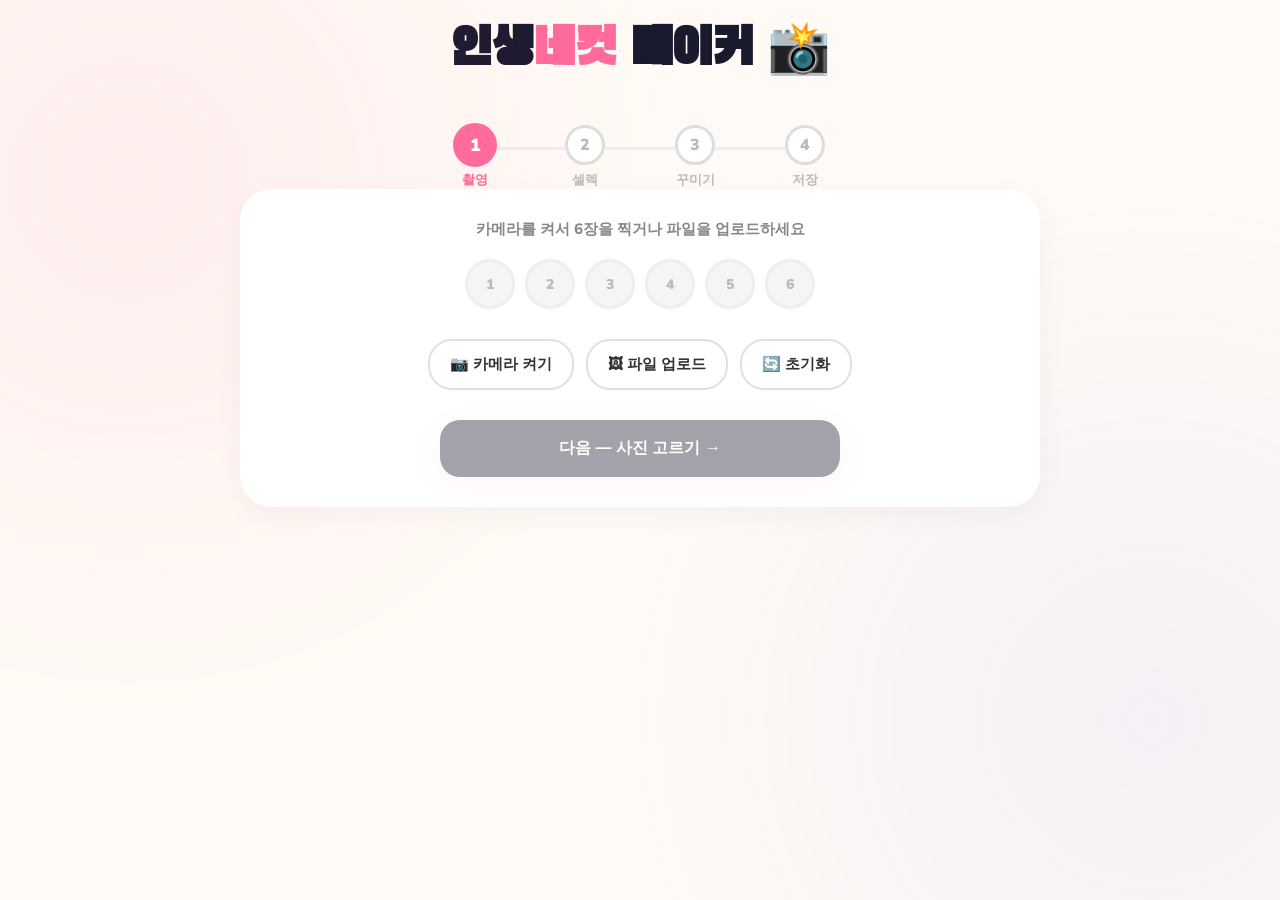
==== commit 6d6848a9: "qr 오류 수정" ====
--- a/life4cuts_v4.html
+++ b/life4cuts_v4.html
@@ -144,7 +144,7 @@
       <div class="qr-desc">스마트폰으로 QR을 스캔하면 바로 저장돼요!</div>
       <div class="qr-box" id="qrBox">
         <div class="qr-loading" id="qrLoading">생성 중...</div>
-        <canvas id="qrCanvas" style="display:none;"></canvas>
+        <div id="qrCanvas" style="display:none;"></div>
       </div>
       <div class="qr-share-row">
         <button class="qr-share-btn" id="qrDlBtn">🖼 QR 저장</button>
